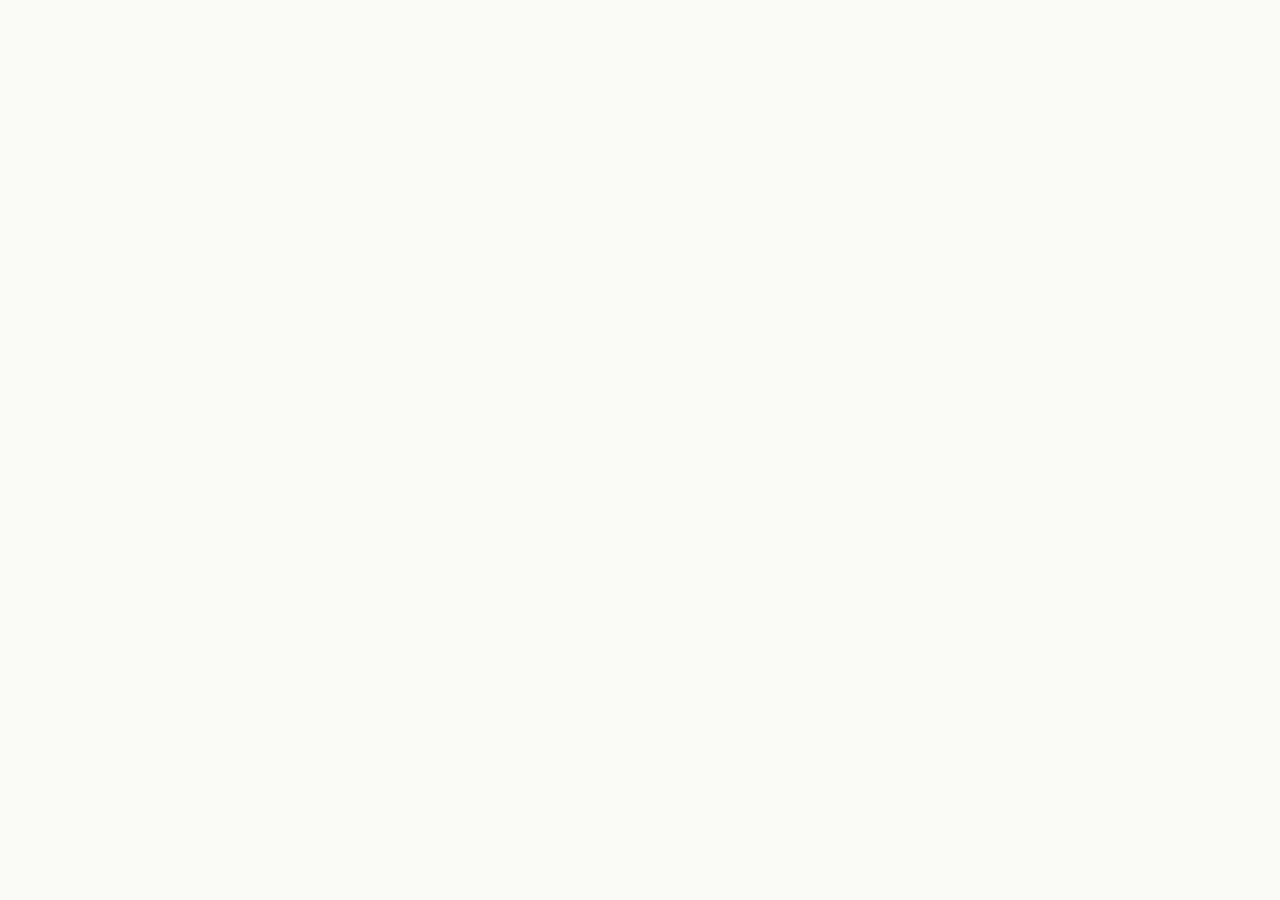
==== index.html @ 0c6fa8b5 "Scaffold reveal.js slide deck with GitHub Pages deploy Markdown-driven deck (slides.md), custom them" ====
<!doctype html>
<html lang="en">
<head>
  <meta charset="utf-8">
  <meta name="viewport" content="width=device-width, initial-scale=1">
  <title>Apryl Case Study</title>
  <link rel="stylesheet" href="vendor/reveal/reset.css">
  <link rel="stylesheet" href="vendor/reveal/reveal.css">
  <link rel="preconnect" href="https://fonts.googleapis.com">
  <link rel="stylesheet" href="https://fonts.googleapis.com/css2?family=Inter:wght@400;500;600;700&display=swap">
  <link rel="stylesheet" href="assets/theme.css">
</head>
<body>
  <div class="reveal">
    <div class="slides">
      <!-- Slide content lives in slides.md. "---" separates slides, "--" separates vertical sub-slides. -->
      <section data-markdown="slides.md"
               data-separator="^\r?\n---\r?\n$"
               data-separator-vertical="^\r?\n--\r?\n$"
               data-separator-notes="^Note:"></section>
    </div>
  </div>

  <script src="vendor/reveal/reveal.js"></script>
  <script src="vendor/reveal/markdown.js"></script>
  <script src="vendor/reveal/notes.js"></script>
  <script>
    Reveal.initialize({
      hash: true,
      slideNumber: 'c/t',
      width: 1280,
      height: 720,
      margin: 0.06,
      transition: 'fade',
      plugins: [RevealMarkdown, RevealNotes]
    });
  </script>
</body>
</html>
---- assets/theme.css ----
:root {
  --bg: #fbfaf7;
  --ink: #1d1d1f;
  --muted: #6b6b70;
  --accent: #c2410c;
  --rule: #e6e3dc;
}

html, body, .reveal-viewport { background: var(--bg); }

.reveal {
  font-family: 'Inter', system-ui, sans-serif;
  font-size: 30px;
  color: var(--ink);
}

.reveal .slides { text-align: left; }

.reveal h1, .reveal h2, .reveal h3 {
  font-family: inherit;
  font-weight: 700;
  letter-spacing: -0.02em;
  line-height: 1.1;
  color: var(--ink);
  text-transform: none;
  margin: 0 0 0.6em;
}
.reveal h1 { font-size: 2.4em; }
.reveal h2 { font-size: 1.6em; }
.reveal h3 { font-size: 1.1em; color: var(--accent); }

.reveal p, .reveal li { line-height: 1.45; }
.reveal ul, .reveal ol { display: block; margin-left: 1.1em; }
.reveal li + li { margin-top: 0.35em; }
.reveal strong { color: var(--accent); font-weight: 600; }
.reveal a { color: var(--accent); }

.reveal .muted { color: var(--muted); }
.reveal .eyebrow {
  font-size: 0.6em;
  font-weight: 600;
  letter-spacing: 0.12em;
  text-transform: uppercase;
  color: var(--accent);
  margin-bottom: 0.8em;
}

/* Title slide: <!-- .slide: class="title" --> */
.reveal section.title h1 { margin-bottom: 0.3em; }
.reveal section.title p { color: var(--muted); }

/* Two columns: wrap content in <div class="cols"><div>…</div><div>…</div></div> */
.reveal .cols { display: grid; grid-template-columns: 1fr 1fr; gap: 1.5em; }

.reveal .controls, .reveal .progress { color: var(--accent); }
.reveal .slide-number { background: transparent; color: var(--muted); font-size: 14px; right: auto; left: 16px; }
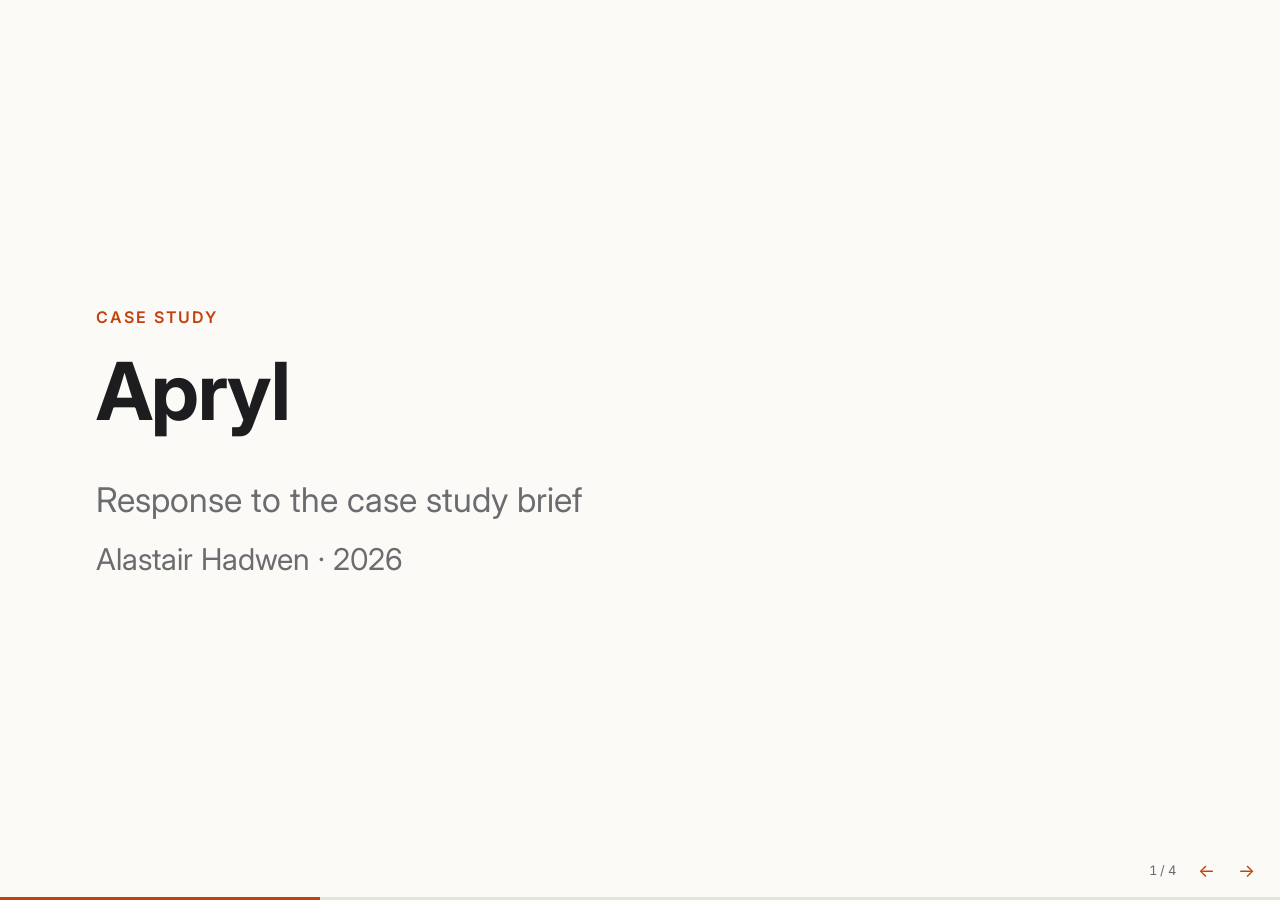
==== commit 9df87678: "Replace reveal.js deck with a vanilla JS presentation app Each slide is an ES module that renders it" ====
--- a/index.html
+++ b/index.html
@@ -4,36 +4,12 @@
   <meta charset="utf-8">
   <meta name="viewport" content="width=device-width, initial-scale=1">
   <title>Apryl Case Study</title>
-  <link rel="stylesheet" href="vendor/reveal/reset.css">
-  <link rel="stylesheet" href="vendor/reveal/reveal.css">
   <link rel="preconnect" href="https://fonts.googleapis.com">
   <link rel="stylesheet" href="https://fonts.googleapis.com/css2?family=Inter:wght@400;500;600;700&display=swap">
-  <link rel="stylesheet" href="assets/theme.css">
+  <link rel="stylesheet" href="src/styles.css">
 </head>
 <body>
-  <div class="reveal">
-    <div class="slides">
-      <!-- Slide content lives in slides.md. "---" separates slides, "--" separates vertical sub-slides. -->
-      <section data-markdown="slides.md"
-               data-separator="^\r?\n---\r?\n$"
-               data-separator-vertical="^\r?\n--\r?\n$"
-               data-separator-notes="^Note:"></section>
-    </div>
-  </div>
-
-  <script src="vendor/reveal/reveal.js"></script>
-  <script src="vendor/reveal/markdown.js"></script>
-  <script src="vendor/reveal/notes.js"></script>
-  <script>
-    Reveal.initialize({
-      hash: true,
-      slideNumber: 'c/t',
-      width: 1280,
-      height: 720,
-      margin: 0.06,
-      transition: 'fade',
-      plugins: [RevealMarkdown, RevealNotes]
-    });
-  </script>
+  <main id="app"></main>
+  <script type="module" src="src/app.js"></script>
 </body>
 </html>
--- a/src/styles.css
+++ b/src/styles.css
@@ -0,0 +1,116 @@
+:root {
+  --bg: #fbfaf7;
+  --surface: #ffffff;
+  --ink: #1d1d1f;
+  --muted: #6b6b70;
+  --accent: #c2410c;
+  --rule: #e6e3dc;
+}
+
+* { box-sizing: border-box; }
+
+html, body {
+  margin: 0;
+  height: 100%;
+  overflow: hidden;
+  background: var(--bg);
+  color: var(--ink);
+  font-family: 'Inter', system-ui, sans-serif;
+}
+
+/* Stage: fixed 1280x720 canvas, scaled to fit by app.js */
+.viewport { position: fixed; inset: 0; }
+.stage {
+  position: absolute;
+  top: 50%;
+  left: 50%;
+  width: 1280px;
+  height: 720px;
+  transform-origin: center;
+}
+
+.slide {
+  width: 100%;
+  height: 100%;
+  padding: 72px 96px;
+  display: flex;
+  flex-direction: column;
+  justify-content: center;
+  font-size: 30px;
+  animation: fade-in 0.25s ease-out;
+}
+@keyframes fade-in { from { opacity: 0; } to { opacity: 1; } }
+
+.slide h1, .slide h2 { font-weight: 700; letter-spacing: -0.02em; line-height: 1.1; margin: 0 0 0.5em; }
+.slide h1 { font-size: 80px; }
+.slide h2 { font-size: 52px; }
+.slide p { line-height: 1.45; margin: 0 0 0.4em; }
+.slide ul, .slide ol { margin: 0; padding-left: 1.1em; line-height: 1.45; }
+.slide li + li { margin-top: 0.35em; }
+
+.eyebrow {
+  font-size: 16px;
+  font-weight: 600;
+  letter-spacing: 0.12em;
+  text-transform: uppercase;
+  color: var(--accent);
+  margin-bottom: 20px;
+}
+.lede { font-size: 34px; color: var(--muted); }
+.muted { color: var(--muted); }
+
+/* Layout variants, set via a slide's className */
+.slide.is-split {
+  display: grid;
+  grid-template-columns: 1fr 1.3fr;
+  gap: 64px;
+  align-items: center;
+}
+
+/* Interactive prototype panel */
+.prototype {
+  background: var(--surface);
+  border: 1px solid var(--rule);
+  border-radius: 16px;
+  box-shadow: 0 12px 40px rgb(0 0 0 / 0.06);
+  padding: 32px;
+  font-size: 20px;
+  height: 100%;
+  max-height: 520px;
+}
+.prototype label { display: grid; gap: 8px; font-weight: 500; }
+.prototype input {
+  font: inherit;
+  padding: 10px 14px;
+  border: 1px solid var(--rule);
+  border-radius: 8px;
+}
+.prototype input:focus { outline: 2px solid var(--accent); outline-offset: 1px; }
+
+/* Navigation HUD */
+.hud {
+  position: fixed;
+  right: 16px;
+  bottom: 12px;
+  display: flex;
+  align-items: center;
+  gap: 4px;
+  font-size: 13px;
+  color: var(--muted);
+}
+.hud-count { margin-right: 8px; font-variant-numeric: tabular-nums; }
+.hud-btn {
+  font: inherit;
+  font-size: 18px;
+  width: 36px;
+  height: 36px;
+  border: 0;
+  border-radius: 8px;
+  background: transparent;
+  color: var(--accent);
+  cursor: pointer;
+}
+.hud-btn:hover { background: var(--rule); }
+
+.progress { position: fixed; left: 0; right: 0; bottom: 0; height: 3px; background: var(--rule); }
+.progress-bar { height: 100%; background: var(--accent); transition: width 0.25s ease; }
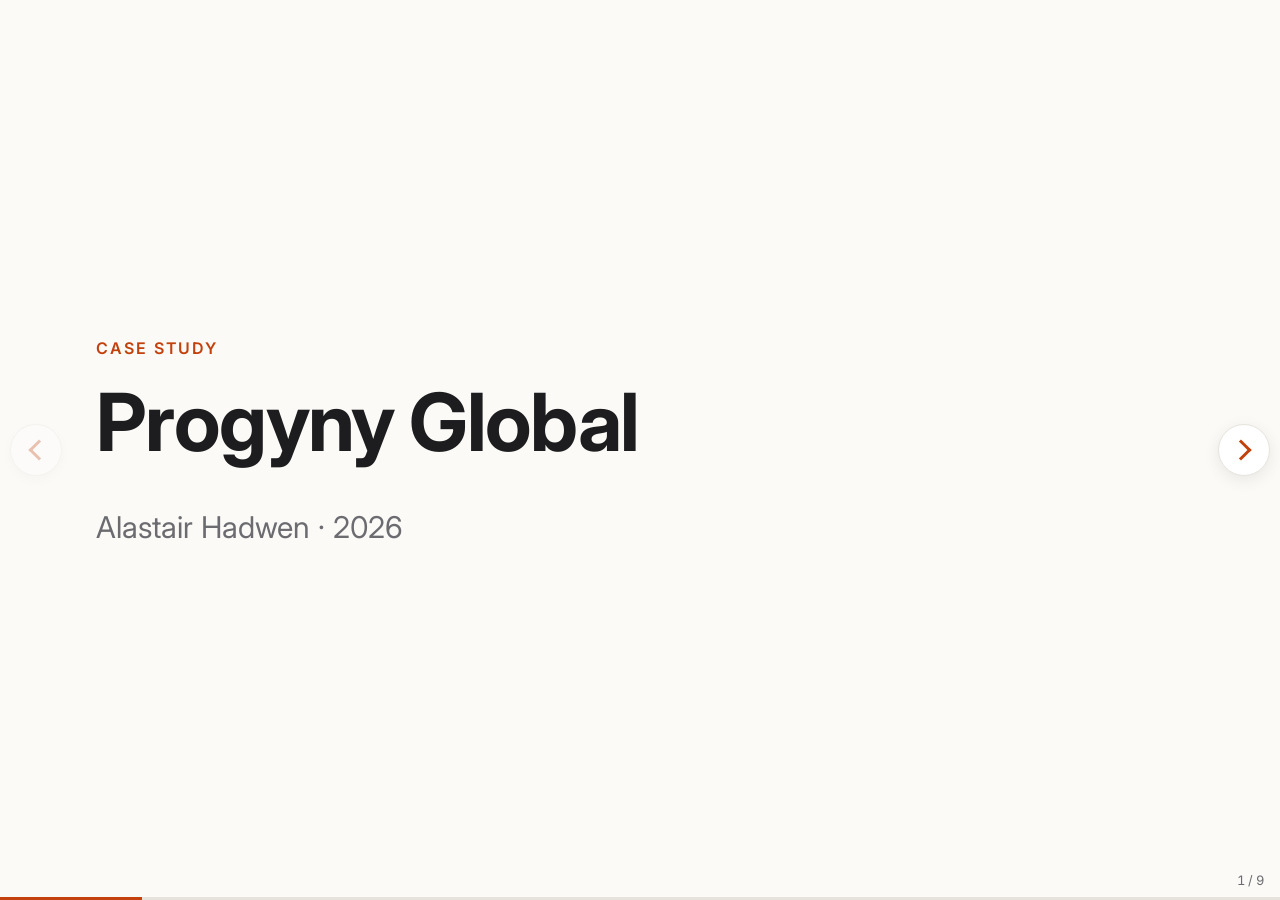
==== commit 59f5a1c6: "Deck: render all agreed slides from the content record Title (Progyny Global), 01 Problem, 02 Contex" ====
--- a/index.html
+++ b/index.html
@@ -3,7 +3,7 @@
 <head>
   <meta charset="utf-8">
   <meta name="viewport" content="width=device-width, initial-scale=1">
-  <title>Apryl Case Study</title>
+  <title>Progyny Global Case Study</title>
   <link rel="preconnect" href="https://fonts.googleapis.com">
   <link rel="stylesheet" href="https://fonts.googleapis.com/css2?family=Inter:wght@400;500;600;700&display=swap">
   <link rel="stylesheet" href="src/styles.css">
--- a/src/styles.css
+++ b/src/styles.css
@@ -35,15 +35,16 @@
   padding: 72px 96px;
   display: flex;
   flex-direction: column;
-  justify-content: center;
+  /* safe: content that doesn't fit overflows at the bottom (measurable) instead of both ends */
+  justify-content: safe center;
   font-size: 30px;
   animation: fade-in 0.25s ease-out;
 }
 @keyframes fade-in { from { opacity: 0; } to { opacity: 1; } }
 
 .slide h1, .slide h2 { font-weight: 700; letter-spacing: -0.02em; line-height: 1.1; margin: 0 0 0.5em; }
-.slide h1 { font-size: 80px; }
-.slide h2 { font-size: 52px; }
+.slide h1 { font-size: 2.67em; }
+.slide h2 { font-size: 1.73em; }
 .slide p { line-height: 1.45; margin: 0 0 0.4em; }
 .slide ul, .slide ol { margin: 0; padding-left: 1.1em; line-height: 1.45; }
 .slide li + li { margin-top: 0.35em; }
@@ -56,61 +57,188 @@
   color: var(--accent);
   margin-bottom: 20px;
 }
-.lede { font-size: 34px; color: var(--muted); }
+.lede { font-size: 1.13em; color: var(--muted); }
+
+/* Content slides */
+.slide h3 { font-size: 0.8em; font-weight: 600; color: var(--accent); margin: 0 0 0.5em; }
+.slide.is-dense { font-size: 22px; }
+.slide.is-dense h2 { font-size: 1.9em; }
 .muted { color: var(--muted); }
 
-/* Layout variants, set via a slide's className */
-.slide.is-split {
-  display: grid;
-  grid-template-columns: 1fr 1.3fr;
-  gap: 64px;
-  align-items: center;
-}
-
-/* Interactive prototype panel */
-.prototype {
+/* Base sizes per slide; shrinkToFit (app.js) steps down from these if a slide still overflows. */
+.slide.s-proposal { font-size: 17px; padding-top: 30px; padding-bottom: 30px; }
+.slide.s-metrics { font-size: 17px; padding-top: 40px; padding-bottom: 40px; }
+.slide.s-milestones { font-size: 20px; }
+.slide.s-risks, .slide.s-ai { font-size: 19px; }
+
+/* 01 The problem */
+.s-problem h2.reframe { font-size: 1.75em; line-height: 1.15; margin: 0 0 0.35em; }
+.s-problem .reframe .no { color: var(--muted); font-weight: 600; }
+.slide.s-problem .goal { font-size: 1em; margin-bottom: 3.2em; max-width: 880px; }
+.s-problem .goal strong { color: var(--accent); }
+.s-problem .flows { display: grid; gap: 30px; }
+.s-problem .flow { display: grid; grid-template-columns: 100px minmax(0, 1fr); align-items: center; gap: 12px; }
+.s-problem .flow .lbl { font-weight: 700; font-size: 0.8em; text-transform: uppercase; letter-spacing: 0.08em; }
+.s-problem .flow.today .lbl { color: var(--muted); }
+.s-problem .flow.proposed .lbl { color: var(--accent); }
+.s-problem .steps { display: flex; align-items: center; gap: 6px; }
+.s-problem .step { border-radius: 10px; padding: 8px; font-size: 0.6em; line-height: 1.25; text-align: center; border: 1.5px solid; flex: 1 1 0; min-width: 0; }
+.s-problem .m { background: #fdecd9; border-color: #e7b07a; }
+.s-problem .a { background: #dfe9f6; border-color: #8fadd4; }
+.s-problem .c { background: #e5f2e3; border-color: #96c48f; }
+.s-problem .arrow { color: var(--muted); font-size: 0.8em; flex: none; }
+.s-problem .loop { position: relative; display: flex; align-items: center; gap: 6px; padding: 10px 10px 8px; border: 2px dashed #c9a27a; border-radius: 14px; flex: 5 1 0; min-width: 0; }
+.s-problem .loop::after { content: '↻ repeats for 40% of claims'; position: absolute; top: -13px; left: 14px; background: var(--bg); padding: 0 6px; font-size: 0.55em; font-weight: 700; color: #a8621f; }
+.s-problem .legend { display: flex; gap: 18px; font-size: 0.6em; color: var(--muted); margin-top: 14px; padding-left: 112px; }
+.s-problem .legend span::before { content: ''; display: inline-block; width: 12px; height: 12px; border-radius: 3px; margin-right: 6px; vertical-align: -1px; border: 1.5px solid; }
+.s-problem .legend .lm::before { background: #fdecd9; border-color: #e7b07a; }
+.s-problem .legend .la::before { background: #dfe9f6; border-color: #8fadd4; }
+.s-problem .legend .lc::before { background: #e5f2e3; border-color: #96c48f; }
+
+/* 02 Context */
+.s-context .cols2 { display: grid; grid-template-columns: 1fr 1fr; gap: 56px; margin-top: 0.4em; }
+.s-context .cols2 > div { border-top: 3px solid; padding-top: 16px; }
+.s-context .cols2 > .known { border-color: #2f855a; }
+.s-context .cols2 > .assumed { border-color: var(--accent); }
+.s-context .known h3 { color: #2f855a; }
+.s-context .cols2 h3 { font-size: 1em; margin-bottom: 0.15em; }
+.s-context .sub { color: var(--muted); font-size: 0.8em; margin: 0 0 0.9em; }
+.s-context li + li { margin-top: 0.55em; }
+
+/* 03 Proposal */
+.slide.is-dense h2.ptitle { margin-bottom: 0.35em; font-size: 1.65em; }
+.s-proposal .ptitle span { color: var(--accent); }
+.slide.s-proposal .lead-in { font-size: 1.05em; line-height: 1.4; margin: -0.3em 0 1em; max-width: 1000px; }
+.s-proposal .lead-in strong { color: var(--accent); }
+.s-proposal .split { display: grid; grid-template-columns: 2fr 1fr; gap: 48px; }
+.s-proposal .split > div { border-top: 3px solid; padding-top: 14px; }
+.s-proposal .split > .member { border-color: #e7b07a; }
+.s-proposal .split > .operator { border-color: #8fadd4; }
+.s-proposal .member h3 { color: #b4651f; }
+.s-proposal .operator h3 { color: #3d6496; }
+.s-proposal .split h3 { font-size: 1.05em; margin-bottom: 0.6em; }
+.s-proposal .split li + li { margin-top: 0.45em; }
+.s-proposal .split ol { padding-left: 1.3em; }
+.s-proposal .princ-strip { margin-top: 1.1em; padding-top: 12px; border-top: 1px solid var(--rule); display: grid; grid-template-columns: auto 1fr 1fr; gap: 28px; align-items: baseline; }
+.s-proposal .plabel { font-weight: 700; font-size: 0.8em; text-transform: uppercase; letter-spacing: 0.08em; color: var(--muted); }
+.slide.s-proposal .princ-strip p { margin: 0; line-height: 1.4; font-size: 0.9em; }
+
+/* 04 Metrics */
+.slide.is-dense.s-metrics h2 { margin-bottom: 0.25em; }
+.slide.s-metrics .subtitle { color: var(--muted); margin: 0 0 1.1em; }
+.s-metrics .mgrid { display: grid; grid-template-columns: 1.15fr 1fr; gap: 44px; align-items: start; }
+.s-metrics table.all { width: 100%; border-collapse: collapse; font-size: 0.9em; }
+.s-metrics table.all th { text-align: left; font-size: 0.8em; text-transform: uppercase; letter-spacing: 0.08em; color: var(--muted); padding: 0 0 6px; }
+.s-metrics table.all td { padding: 6px 10px 6px 0; border-top: 1px solid var(--rule); vertical-align: top; line-height: 1.3; }
+.s-metrics table.all tr.group td { border-top: 0; padding-top: 14px; font-weight: 700; font-size: 0.85em; }
+.s-metrics tr.group.op td { color: #3d6496; }
+.s-metrics tr.group.mem td { color: #b4651f; }
+.s-metrics .box { border-radius: 12px; padding: 12px 16px; margin-bottom: 12px; }
+.s-metrics .box h3 { font-size: 1em; margin: 0 0 0.15em; }
+.slide.s-metrics .box .why { color: var(--muted); font-size: 0.85em; margin: 0 0 0.7em; }
+.s-metrics .box ul { padding-left: 1.2em; margin: 0; }
+.s-metrics .box li { line-height: 1.3; }
+.s-metrics .box li + li { margin-top: 0.4em; }
+.s-metrics .box li.head { font-weight: 700; }
+.s-metrics .improve { background: #e3f2e7; }
+.s-metrics .improve h3 { color: #2f855a; }
+.s-metrics .guard { background: #fdecd9; }
+.s-metrics .guard h3 { color: #a8621f; }
+
+/* 06 Milestones */
+.timeline { list-style: none; padding: 0 !important; display: grid; gap: 0; }
+.timeline > li { display: grid; grid-template-columns: 170px 1fr; gap: 32px; padding: 14px 0; border-top: 1px solid var(--rule); margin: 0 !important; }
+.timeline > li:last-child { border-bottom: 1px solid var(--rule); }
+.timeline .when { font-weight: 600; color: var(--accent); }
+.timeline ul { margin: 0; padding-left: 1.1em; }
+.timeline ul li + li { margin-top: 0.25em; }
+
+/* 07 Risks and scoping */
+.s-risks .rs { display: grid; grid-template-columns: 1.15fr 1fr; gap: 56px; align-items: start; }
+.s-risks .rs h3 { font-size: 1em; }
+.s-risks .rs li + li { margin-top: 0.45em; }
+.s-risks .scope h4 { margin: 0 0 0.3em; font-size: 0.85em; text-transform: uppercase; letter-spacing: 0.06em; color: var(--muted); }
+.s-risks .scope ul { margin-bottom: 1em; }
+.s-risks .team { border-top: 1px solid var(--rule); padding-top: 10px; }
+
+/* 08 AI usage */
+.s-ai .ai { display: grid; grid-template-columns: 1fr 1.5fr; gap: 56px; align-items: start; }
+.s-ai .ai h3 { font-size: 1em; }
+.s-ai .ai li + li { margin-top: 0.5em; }
+.s-ai .ai h3.gap { margin-top: 1.2em; }
+
+/* Focus mode (Space): the current section stays sharp, the rest blur and fade. */
+.slide [data-focus] { transition: filter 0.25s ease, opacity 0.25s ease; }
+.slide.focusing [data-focus]:not(.focused) { filter: blur(5px); opacity: 0.35; }
+
+/* Full-bleed slides fill the window instead of the scaled stage; side gutters keep the nav buttons clear. */
+.full { position: absolute; inset: 0 72px 4px; display: none; }
+.is-full .full { display: block; }
+.is-full .stage { display: none; }
+.slide.is-prototype { padding: 0; }
+.proto-frame { flex: 1; width: 100%; border: 0; background: var(--bg); }
+.proto-bar {
+  display: flex;
+  flex-wrap: wrap;
+  align-items: baseline;
+  gap: 4px 16px;
+  padding: 14px 16px 10px;
+  border-bottom: 1px solid var(--rule);
+  font-size: 16px;
+}
+.proto-bar .eyebrow { margin: 0; font-size: 13px; }
+.proto-title { font-weight: 600; }
+.proto-key { margin-left: auto; color: var(--muted); font-size: 14px; }
+
+/* Previous / next: large buttons on the left and right edges */
+.nav-btn {
+  position: fixed;
+  top: 50%;
+  width: 52px;
+  height: 52px;
+  margin-top: -26px;
+  border: 1px solid var(--rule);
+  border-radius: 50%;
   background: var(--surface);
-  border: 1px solid var(--rule);
-  border-radius: 16px;
-  box-shadow: 0 12px 40px rgb(0 0 0 / 0.06);
-  padding: 32px;
-  font-size: 20px;
-  height: 100%;
-  max-height: 520px;
-}
-.prototype label { display: grid; gap: 8px; font-weight: 500; }
-.prototype input {
-  font: inherit;
-  padding: 10px 14px;
-  border: 1px solid var(--rule);
-  border-radius: 8px;
-}
-.prototype input:focus { outline: 2px solid var(--accent); outline-offset: 1px; }
-
-/* Navigation HUD */
+  box-shadow: 0 4px 16px rgb(0 0 0 / 0.08);
+  cursor: pointer;
+  z-index: 5;
+}
+.nav-btn.prev { left: 10px; }
+.nav-btn.next { right: 10px; }
+/* Chevron drawn with borders */
+.nav-btn::before {
+  content: '';
+  position: absolute;
+  top: 50%;
+  left: 50%;
+  width: 12px;
+  height: 12px;
+  border-right: 3px solid var(--accent);
+  border-bottom: 3px solid var(--accent);
+}
+.nav-btn.next::before { transform: translate(-70%, -50%) rotate(-45deg); }
+.nav-btn.prev::before { transform: translate(-30%, -50%) rotate(135deg); }
+.nav-btn:hover:not(:disabled) { background: var(--rule); }
+.nav-btn:disabled { opacity: 0.3; cursor: default; }
+
 .hud {
   position: fixed;
   right: 16px;
   bottom: 12px;
-  display: flex;
-  align-items: center;
-  gap: 4px;
   font-size: 13px;
   color: var(--muted);
-}
-.hud-count { margin-right: 8px; font-variant-numeric: tabular-nums; }
-.hud-btn {
-  font: inherit;
-  font-size: 18px;
-  width: 36px;
-  height: 36px;
-  border: 0;
-  border-radius: 8px;
-  background: transparent;
-  color: var(--accent);
-  cursor: pointer;
-}
-.hud-btn:hover { background: var(--rule); }
+  font-variant-numeric: tabular-nums;
+}
+.is-full .hud { display: none; }
 
 .progress { position: fixed; left: 0; right: 0; bottom: 0; height: 3px; background: var(--rule); }
 .progress-bar { height: 100%; background: var(--accent); transition: width 0.25s ease; }
+
+/* Phones: no side gutters for full-bleed slides; smaller nav buttons over the content. */
+@media (max-width: 700px) {
+  .full { inset: 0 0 4px; }
+  .nav-btn { width: 40px; height: 40px; margin-top: -20px; opacity: 0.9; }
+  .nav-btn.prev { left: 4px; }
+  .nav-btn.next { right: 4px; }
+}
